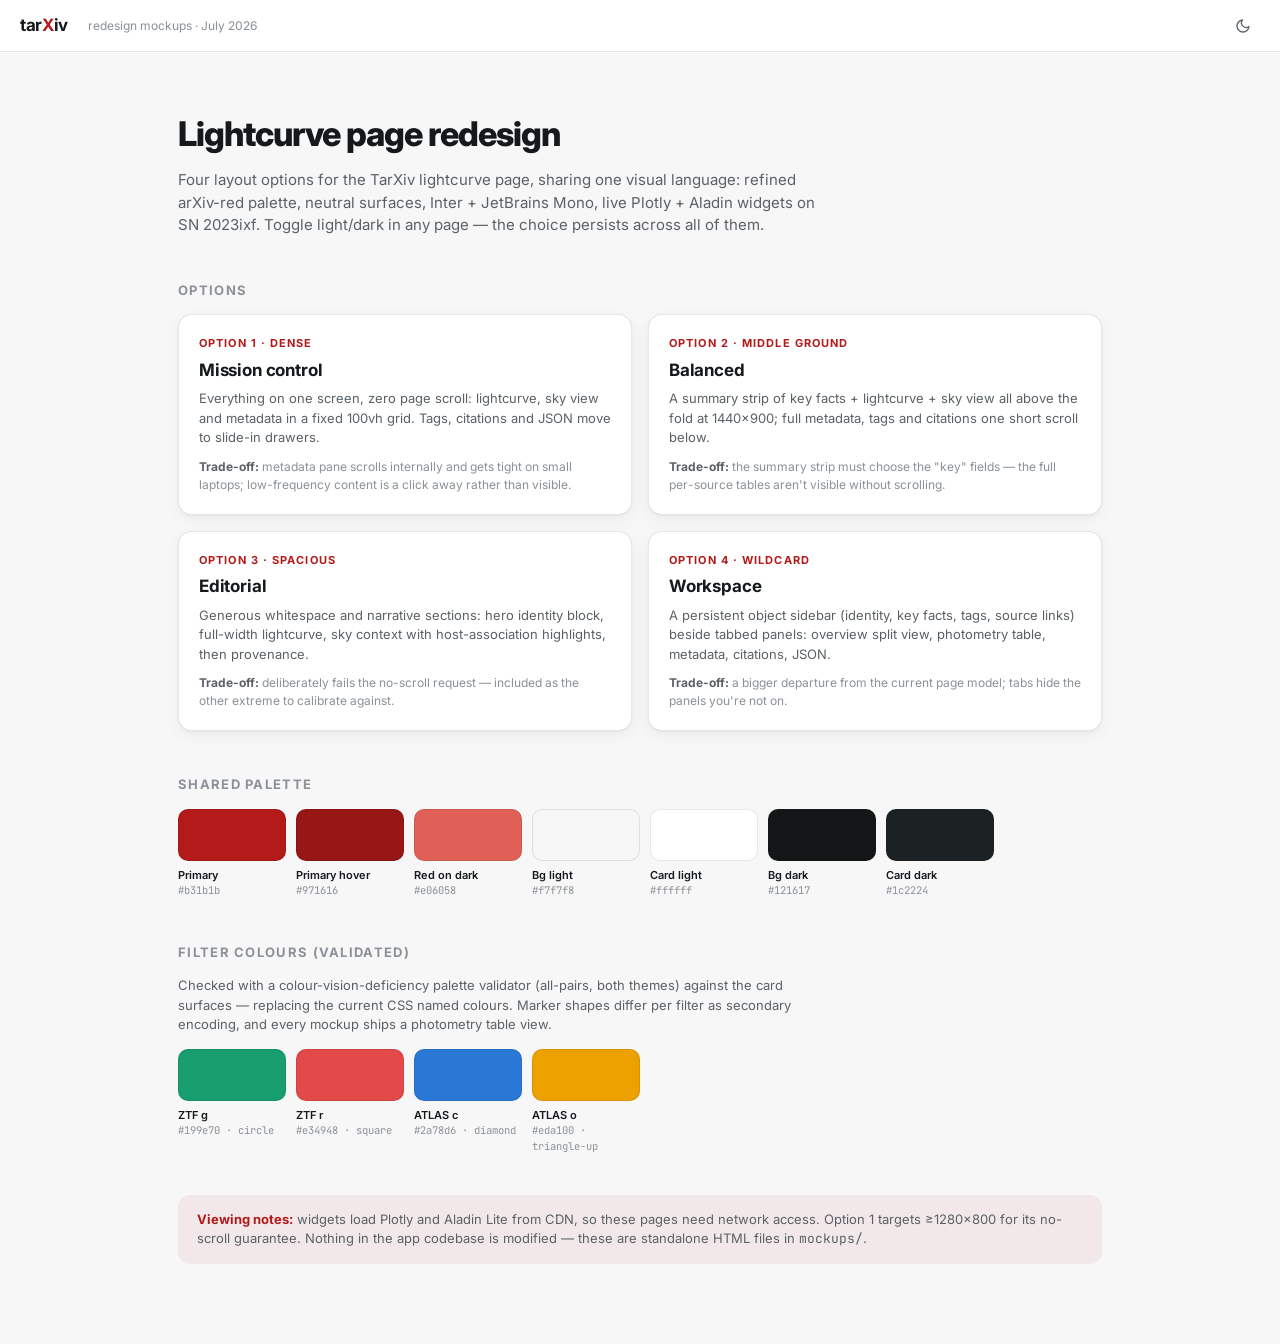
==== mockups/index.html @ 3b4e2198 "feat: Supplementary docs and mockups for redesign" ====
<!DOCTYPE html>
<html lang="en" data-theme="light">
<head>
<meta charset="utf-8">
<meta name="viewport" content="width=device-width, initial-scale=1">
<title>TarXiv redesign mockups</title>
<link rel="preconnect" href="https://fonts.googleapis.com">
<link href="https://fonts.googleapis.com/css2?family=Inter:wght@400;500;600;700;800&family=JetBrains+Mono:wght@400;600&display=swap" rel="stylesheet">
<link rel="stylesheet" href="shared.css">
<script>
  try { document.documentElement.dataset.theme = localStorage.getItem("tarxiv-mock-theme") || "light"; } catch (e) {}
</script>
<style>
  .container { max-width: 980px; margin: 0 auto; padding: 56px 28px 80px; }
  h1 { font-size: 34px; font-weight: 800; letter-spacing: -0.03em; }
  .lede { color: var(--ink-2); font-size: 15px; margin-top: 10px; max-width: 640px; }

  h2 { font-size: 13px; font-weight: 700; letter-spacing: 0.1em; text-transform: uppercase;
       color: var(--ink-3); margin: 44px 0 14px; }

  .options { display: grid; grid-template-columns: 1fr 1fr; gap: 16px; }
  .option {
    display: block; padding: 20px; color: inherit;
    transition: border-color 0.15s, transform 0.15s;
  }
  .option:hover { text-decoration: none; border-color: var(--primary-ink); transform: translateY(-1px); }
  .option .num {
    font-size: 11px; font-weight: 700; letter-spacing: 0.1em; text-transform: uppercase;
    color: var(--primary-ink); margin-bottom: 6px;
  }
  .option h3 { font-size: 17px; font-weight: 700; letter-spacing: -0.01em; }
  .option p { color: var(--ink-2); font-size: 13px; margin-top: 6px; }
  .option .trade { margin-top: 10px; font-size: 12px; color: var(--ink-3); }
  .option .trade b { color: var(--ink-2); }

  .swatches { display: flex; gap: 10px; flex-wrap: wrap; }
  .swatch-tile { width: 108px; }
  .swatch-tile .sq {
    height: 52px; border-radius: 10px; border: 1px solid var(--border);
  }
  .swatch-tile .name { font-size: 11px; font-weight: 600; margin-top: 6px; }
  .swatch-tile .hex { font-size: 10.5px; color: var(--ink-3); }

  .note {
    margin-top: 40px; padding: 14px 18px; font-size: 13px; color: var(--ink-2);
    background: var(--primary-soft); border: 1px solid transparent; border-radius: 12px;
  }
  .note b { color: var(--primary-ink); }
  @media (max-width: 760px) { .options { grid-template-columns: 1fr; } }
</style>
</head>
<body>

<header class="topbar">
  <a class="wordmark" href="index.html">tar<span class="x">X</span>iv</a>
  <span class="faint small">redesign mockups · July 2026</span>
  <div class="spacer"></div>
  <button class="icon-btn" onclick="toggleTheme()" title="Toggle theme" id="theme-btn"></button>
</header>

<div class="container">
  <h1>Lightcurve page redesign</h1>
  <p class="lede">Four layout options for the TarXiv lightcurve page, sharing one visual
  language: refined arXiv-red palette, neutral surfaces, Inter + JetBrains Mono, live
  Plotly + Aladin widgets on SN 2023ixf. Toggle light/dark in any page — the choice
  persists across all of them.</p>

  <h2>Options</h2>
  <div class="options">
    <a class="card option" href="mockup-1-dense.html">
      <div class="num">Option 1 · Dense</div>
      <h3>Mission control</h3>
      <p>Everything on one screen, zero page scroll: lightcurve, sky view and metadata in a
         fixed 100vh grid. Tags, citations and JSON move to slide-in drawers.</p>
      <div class="trade"><b>Trade-off:</b> metadata pane scrolls internally and gets tight on
         small laptops; low-frequency content is a click away rather than visible.</div>
    </a>

    <a class="card option" href="mockup-2-balanced.html">
      <div class="num">Option 2 · Middle ground</div>
      <h3>Balanced</h3>
      <p>A summary strip of key facts + lightcurve + sky view all above the fold at 1440×900;
         full metadata, tags and citations one short scroll below.</p>
      <div class="trade"><b>Trade-off:</b> the summary strip must choose the "key" fields —
         the full per-source tables aren't visible without scrolling.</div>
    </a>

    <a class="card option" href="mockup-3-spacious.html">
      <div class="num">Option 3 · Spacious</div>
      <h3>Editorial</h3>
      <p>Generous whitespace and narrative sections: hero identity block, full-width
         lightcurve, sky context with host-association highlights, then provenance.</p>
      <div class="trade"><b>Trade-off:</b> deliberately fails the no-scroll request — included
         as the other extreme to calibrate against.</div>
    </a>

    <a class="card option" href="mockup-4-workspace.html">
      <div class="num">Option 4 · Wildcard</div>
      <h3>Workspace</h3>
      <p>A persistent object sidebar (identity, key facts, tags, source links) beside tabbed
         panels: overview split view, photometry table, metadata, citations, JSON.</p>
      <div class="trade"><b>Trade-off:</b> a bigger departure from the current page model;
         tabs hide the panels you're not on.</div>
    </a>
  </div>

  <h2>Shared palette</h2>
  <div class="swatches" id="brand-swatches"></div>

  <h2>Filter colours (validated)</h2>
  <p class="lede" style="margin:0 0 14px;font-size:13px">Checked with a colour-vision-deficiency
  palette validator (all-pairs, both themes) against the card surfaces — replacing the current CSS
  named colours. Marker shapes differ per filter as secondary encoding, and every mockup ships a
  photometry table view.</p>
  <div class="swatches" id="filter-swatches"></div>

  <div class="note"><b>Viewing notes:</b> widgets load Plotly and Aladin Lite from CDN, so these
  pages need network access. Option 1 targets ≥1280×800 for its no-scroll guarantee. Nothing in
  the app codebase is modified — these are standalone HTML files in <span class="mono">mockups/</span>.</div>
</div>

<script src="shared.js"></script>
<script>
  document.getElementById("theme-btn").innerHTML = ICONS.sun + ICONS.moon;

  const brand = [
    ["Primary", "#b31b1b"], ["Primary hover", "#971616"], ["Red on dark", "#e06058"],
    ["Bg light", "#f7f7f8"], ["Card light", "#ffffff"],
    ["Bg dark", "#121617"], ["Card dark", "#1c2224"],
  ];
  document.getElementById("brand-swatches").innerHTML = brand.map(([n, h]) =>
    `<div class="swatch-tile"><div class="sq" style="background:${h}"></div>
     <div class="name">${n}</div><div class="hex mono">${h}</div></div>`).join("");

  const renderFilters = () => {
    const t = currentTheme();
    document.getElementById("filter-swatches").innerHTML =
      Object.entries(FILTER_STYLE).map(([n, s]) =>
        `<div class="swatch-tile"><div class="sq" style="background:${s[t]}"></div>
         <div class="name">${n}</div><div class="hex mono">${s[t]} · ${s.symbol}</div></div>`).join("");
  };
  renderFilters();
  onThemeChange(renderFilters);
</script>
</body>
</html>
---- mockups/shared.css ----
/* ==========================================================================
   TarXiv redesign mockups — shared design tokens + components
   Palette: refined arXiv red (#b31b1b) + neutral surfaces, light & dark.
   Filter (chart) colours are defined in shared.js and validated with the
   dataviz palette validator against both card surfaces (see mockups/index.html).
   ========================================================================== */

:root[data-theme="light"] {
  color-scheme: light;
  --bg: #f7f7f8;
  --card: #ffffff;
  --card-2: #f2f2f4;          /* inset panels, code blocks   */
  --border: rgba(18, 22, 23, 0.10);
  --border-strong: rgba(18, 22, 23, 0.18);
  --ink: #15191b;
  --ink-2: #5a6166;
  --ink-3: #8b9196;
  --primary: #b31b1b;         /* arXiv red — brand           */
  --primary-hover: #971616;
  --primary-ink: #b31b1b;     /* red used AS text            */
  --primary-soft: rgba(179, 27, 27, 0.07);
  --primary-soft-2: rgba(179, 27, 27, 0.14);
  --grid: #ececef;            /* plot gridlines              */
  --axis: #c9ccd0;
  --shadow: 0 1px 2px rgba(18, 22, 23, 0.05), 0 4px 16px rgba(18, 22, 23, 0.05);
  --shadow-lg: 0 4px 12px rgba(18, 22, 23, 0.08), 0 12px 40px rgba(18, 22, 23, 0.10);
}

:root[data-theme="dark"] {
  color-scheme: dark;
  --bg: #121617;
  --card: #1c2224;
  --card-2: #242c2f;
  --border: rgba(255, 255, 255, 0.09);
  --border-strong: rgba(255, 255, 255, 0.16);
  --ink: #f2f4f5;
  --ink-2: #a9b2b7;
  --ink-3: #737d82;
  --primary: #b31b1b;
  --primary-hover: #cb2a2a;
  --primary-ink: #e06058;     /* red text needs a lighter step on dark */
  --primary-soft: rgba(224, 96, 88, 0.10);
  --primary-soft-2: rgba(224, 96, 88, 0.18);
  --grid: #262e31;
  --axis: #3d4649;
  --shadow: 0 1px 2px rgba(0, 0, 0, 0.25), 0 4px 16px rgba(0, 0, 0, 0.25);
  --shadow-lg: 0 4px 12px rgba(0, 0, 0, 0.35), 0 12px 40px rgba(0, 0, 0, 0.40);
}

* { box-sizing: border-box; margin: 0; padding: 0; }

html, body { height: 100%; }

body {
  font-family: "Inter", system-ui, -apple-system, "Segoe UI", sans-serif;
  background: var(--bg);
  color: var(--ink);
  font-size: 14px;
  line-height: 1.5;
  -webkit-font-smoothing: antialiased;
}

.mono { font-family: "JetBrains Mono", ui-monospace, SFMono-Regular, Menlo, monospace; }

a { color: var(--primary-ink); text-decoration: none; }
a:hover { text-decoration: underline; }

/* --------------------------------------------------------------- top bar */

.topbar {
  display: flex;
  align-items: center;
  gap: 20px;
  padding: 0 20px;
  height: 52px;
  background: var(--card);
  border-bottom: 1px solid var(--border);
  position: sticky;
  top: 0;
  z-index: 100;
}

.wordmark {
  font-weight: 700;
  font-size: 17px;
  letter-spacing: -0.02em;
  color: var(--ink);
  white-space: nowrap;
}
.wordmark .x { color: var(--primary-ink); }
.wordmark:hover { text-decoration: none; }

.topnav { display: flex; gap: 2px; }
.topnav a {
  color: var(--ink-2);
  font-weight: 500;
  font-size: 13px;
  padding: 6px 12px;
  border-radius: 8px;
}
.topnav a:hover { color: var(--ink); background: var(--card-2); text-decoration: none; }
.topnav a.active { color: var(--primary-ink); background: var(--primary-soft); }

.topbar .spacer { flex: 1; }

/* ------------------------------------------------------------- controls */

.search-box {
  display: flex;
  align-items: center;
  gap: 8px;
  background: var(--card-2);
  border: 1px solid var(--border);
  border-radius: 9px;
  padding: 0 10px;
  height: 34px;
  min-width: 220px;
  transition: border-color 0.15s;
}
.search-box:focus-within { border-color: var(--primary-ink); }
.search-box svg { flex-shrink: 0; color: var(--ink-3); }
.search-box input {
  border: none; outline: none; background: transparent;
  color: var(--ink); font: inherit; font-size: 13px; width: 100%;
}
.search-box input::placeholder { color: var(--ink-3); }
.search-box kbd {
  font-family: inherit; font-size: 10.5px; color: var(--ink-3);
  border: 1px solid var(--border-strong); border-radius: 4px;
  padding: 1px 5px; white-space: nowrap;
}

.btn {
  display: inline-flex; align-items: center; justify-content: center; gap: 7px;
  font: inherit; font-size: 13px; font-weight: 600;
  border-radius: 9px; border: 1px solid transparent;
  padding: 0 14px; height: 34px; cursor: pointer;
  transition: background 0.15s, border-color 0.15s, color 0.15s;
  color: var(--ink); background: transparent;
  white-space: nowrap;
}
.btn-primary { background: var(--primary); color: #fff; }
.btn-primary:hover { background: var(--primary-hover); }
.btn-outline { border-color: var(--border-strong); color: var(--ink-2); }
.btn-outline:hover { border-color: var(--ink-3); color: var(--ink); }
.btn-ghost { color: var(--ink-2); }
.btn-ghost:hover { background: var(--card-2); color: var(--ink); }
.btn-sm { height: 28px; padding: 0 10px; font-size: 12px; border-radius: 7px; }

.icon-btn {
  display: inline-flex; align-items: center; justify-content: center;
  width: 34px; height: 34px; border-radius: 9px;
  border: none; background: transparent; color: var(--ink-2); cursor: pointer;
}
.icon-btn:hover { background: var(--card-2); color: var(--ink); }
.icon-btn.sm { width: 26px; height: 26px; border-radius: 7px; }

/* theme toggle shows the icon of the mode it would switch TO */
:root[data-theme="light"] .icon-sun { display: none; }
:root[data-theme="dark"] .icon-moon { display: none; }

/* ----------------------------------------------------------------- cards */

.card {
  background: var(--card);
  border: 1px solid var(--border);
  border-radius: 14px;
  box-shadow: var(--shadow);
}

.card-head {
  display: flex; align-items: center; gap: 10px;
  padding: 12px 16px;
  border-bottom: 1px solid var(--border);
}
.card-head h2 {
  font-size: 13px; font-weight: 600; letter-spacing: 0.01em;
  color: var(--ink); display: flex; align-items: center; gap: 8px;
}
.card-head h2 svg { color: var(--ink-3); }
.card-head .spacer { flex: 1; }
.card-body { padding: 16px; }

/* ------------------------------------------------------------ chips etc. */

.chip {
  display: inline-flex; align-items: center; gap: 6px;
  font-size: 12px; font-weight: 600;
  padding: 3px 10px; border-radius: 999px;
  background: var(--card-2); color: var(--ink-2);
  border: 1px solid var(--border);
  white-space: nowrap;
}
.chip.brand { background: var(--primary-soft); color: var(--primary-ink); border-color: transparent; }
.chip .dot { width: 7px; height: 7px; border-radius: 50%; flex-shrink: 0; }
.chip .k { font-weight: 500; color: var(--ink-3); }

.badge-x {
  border: none; background: transparent; cursor: pointer; color: inherit;
  opacity: 0.6; font-size: 13px; line-height: 1; padding: 0 0 0 2px;
}
.badge-x:hover { opacity: 1; }

/* ------------------------------------------------------------- key facts */

.facts { display: grid; gap: 0; }
.fact {
  display: flex; justify-content: space-between; align-items: baseline; gap: 12px;
  padding: 7px 0; border-bottom: 1px solid var(--border);
}
.fact:last-child { border-bottom: none; }
.fact .k { color: var(--ink-3); font-size: 12px; font-weight: 500; flex-shrink: 0; }
.fact .v { color: var(--ink); font-size: 12.5px; font-weight: 500; text-align: right; overflow-wrap: anywhere; }

/* stat tiles (summary strip) */
.stat {
  display: flex; flex-direction: column; gap: 2px; min-width: 0;
}
.stat .k {
  font-size: 10.5px; font-weight: 600; letter-spacing: 0.07em;
  text-transform: uppercase; color: var(--ink-3);
}
.stat .v { font-size: 15px; font-weight: 600; color: var(--ink); white-space: nowrap; }
.stat .v .unit { font-size: 12px; color: var(--ink-2); font-weight: 500; }

/* ------------------------------------------------------------------ tabs */

.tabs { display: flex; gap: 2px; flex-wrap: wrap; }
.tabs button {
  font: inherit; font-size: 12.5px; font-weight: 600;
  color: var(--ink-2); background: transparent;
  border: none; border-radius: 8px; padding: 6px 12px; cursor: pointer;
}
.tabs button:hover { color: var(--ink); background: var(--card-2); }
.tabs button.active { color: var(--primary-ink); background: var(--primary-soft); }

.tabs.underline { gap: 0; border-bottom: 1px solid var(--border); flex-wrap: nowrap; }
.tabs.underline button {
  border-radius: 0; padding: 9px 14px;
  border-bottom: 2px solid transparent; margin-bottom: -1px;
}
.tabs.underline button:hover { background: transparent; }
.tabs.underline button.active {
  background: transparent; border-bottom-color: var(--primary-ink);
}

/* --------------------------------------------------------------- tables */

.meta-rows { width: 100%; border-collapse: collapse; font-size: 12.5px; }
.meta-rows td { padding: 6px 8px; border-bottom: 1px solid var(--border); vertical-align: top; }
.meta-rows tr:last-child td { border-bottom: none; }
.meta-rows td.k { color: var(--ink-3); font-weight: 500; width: 42%; }
.meta-rows td.v { color: var(--ink); font-weight: 500; }

.data-table { width: 100%; border-collapse: collapse; font-size: 12.5px; }
.data-table th {
  text-align: left; font-size: 10.5px; font-weight: 600; letter-spacing: 0.06em;
  text-transform: uppercase; color: var(--ink-3);
  padding: 8px 10px; border-bottom: 1px solid var(--border-strong);
  position: sticky; top: 0; background: var(--card);
}
.data-table td {
  padding: 6px 10px; border-bottom: 1px solid var(--border);
  color: var(--ink); font-variant-numeric: tabular-nums;
}
.data-table td .swatch {
  display: inline-block; width: 9px; height: 9px; border-radius: 3px;
  margin-right: 7px; vertical-align: 0;
}

/* ------------------------------------------------------------ code block */

.codeblock {
  background: var(--card-2);
  border: 1px solid var(--border);
  border-radius: 10px;
  padding: 12px 14px;
  font-family: "JetBrains Mono", ui-monospace, monospace;
  font-size: 11.5px;
  line-height: 1.55;
  color: var(--ink-2);
  overflow: auto;
  white-space: pre;
}

/* --------------------------------------------------------------- widgets */

.plot-host { width: 100%; height: 100%; min-height: 0; }

.aladin-host {
  width: 100%; height: 100%; min-height: 0;
  border-radius: 0 0 13px 13px; overflow: hidden;
  background: #0b0d10;                    /* sky is dark in both themes */
  position: relative;
}
.aladin-fallback {
  position: absolute; inset: 0; display: flex; flex-direction: column;
  align-items: center; justify-content: center; gap: 6px;
  color: #9aa5ad; font-size: 12.5px; text-align: center; padding: 20px;
}

/* segmented control (plot / table toggle) */
.seg {
  display: inline-flex; background: var(--card-2);
  border: 1px solid var(--border); border-radius: 8px; padding: 2px;
}
.seg button {
  font: inherit; font-size: 11.5px; font-weight: 600; color: var(--ink-2);
  background: transparent; border: none; border-radius: 6px;
  padding: 3px 10px; cursor: pointer;
}
.seg button.active { background: var(--card); color: var(--ink); box-shadow: var(--shadow); }

/* ------------------------------------------------------------- accordion */

details.accordion { border: 1px solid var(--border); border-radius: 12px; background: var(--card); }
details.accordion > summary {
  list-style: none; cursor: pointer; display: flex; align-items: center; gap: 8px;
  padding: 12px 16px; font-size: 13px; font-weight: 600; color: var(--ink-2);
}
details.accordion > summary::-webkit-details-marker { display: none; }
details.accordion > summary .chev { transition: transform 0.15s; color: var(--ink-3); }
details.accordion[open] > summary .chev { transform: rotate(90deg); }
details.accordion .accordion-body { padding: 0 16px 16px; }

/* --------------------------------------------------------------- drawer */

.drawer-backdrop {
  position: fixed; inset: 0; background: rgba(10, 12, 13, 0.45);
  opacity: 0; pointer-events: none; transition: opacity 0.2s; z-index: 200;
}
.drawer {
  position: fixed; top: 0; right: 0; bottom: 0; width: min(440px, 92vw);
  background: var(--card); border-left: 1px solid var(--border);
  box-shadow: var(--shadow-lg);
  transform: translateX(100%); transition: transform 0.22s ease; z-index: 201;
  display: flex; flex-direction: column;
}
.drawer.open { transform: translateX(0); }
.drawer-backdrop.open { opacity: 1; pointer-events: auto; }
.drawer-head {
  display: flex; align-items: center; gap: 10px;
  padding: 14px 18px; border-bottom: 1px solid var(--border);
  font-weight: 600; font-size: 14px;
}
.drawer-body { padding: 18px; overflow: auto; flex: 1; }

/* -------------------------------------------------------------- helpers */

.scroll-y { overflow-y: auto; min-height: 0; }
.muted { color: var(--ink-2); }
.faint { color: var(--ink-3); }
.small { font-size: 12px; }

.copy-wrap { display: inline-flex; align-items: center; gap: 6px; }

::-webkit-scrollbar { width: 10px; height: 10px; }
::-webkit-scrollbar-thumb { background: var(--border-strong); border-radius: 5px; border: 2px solid transparent; background-clip: content-box; }
::-webkit-scrollbar-track { background: transparent; }
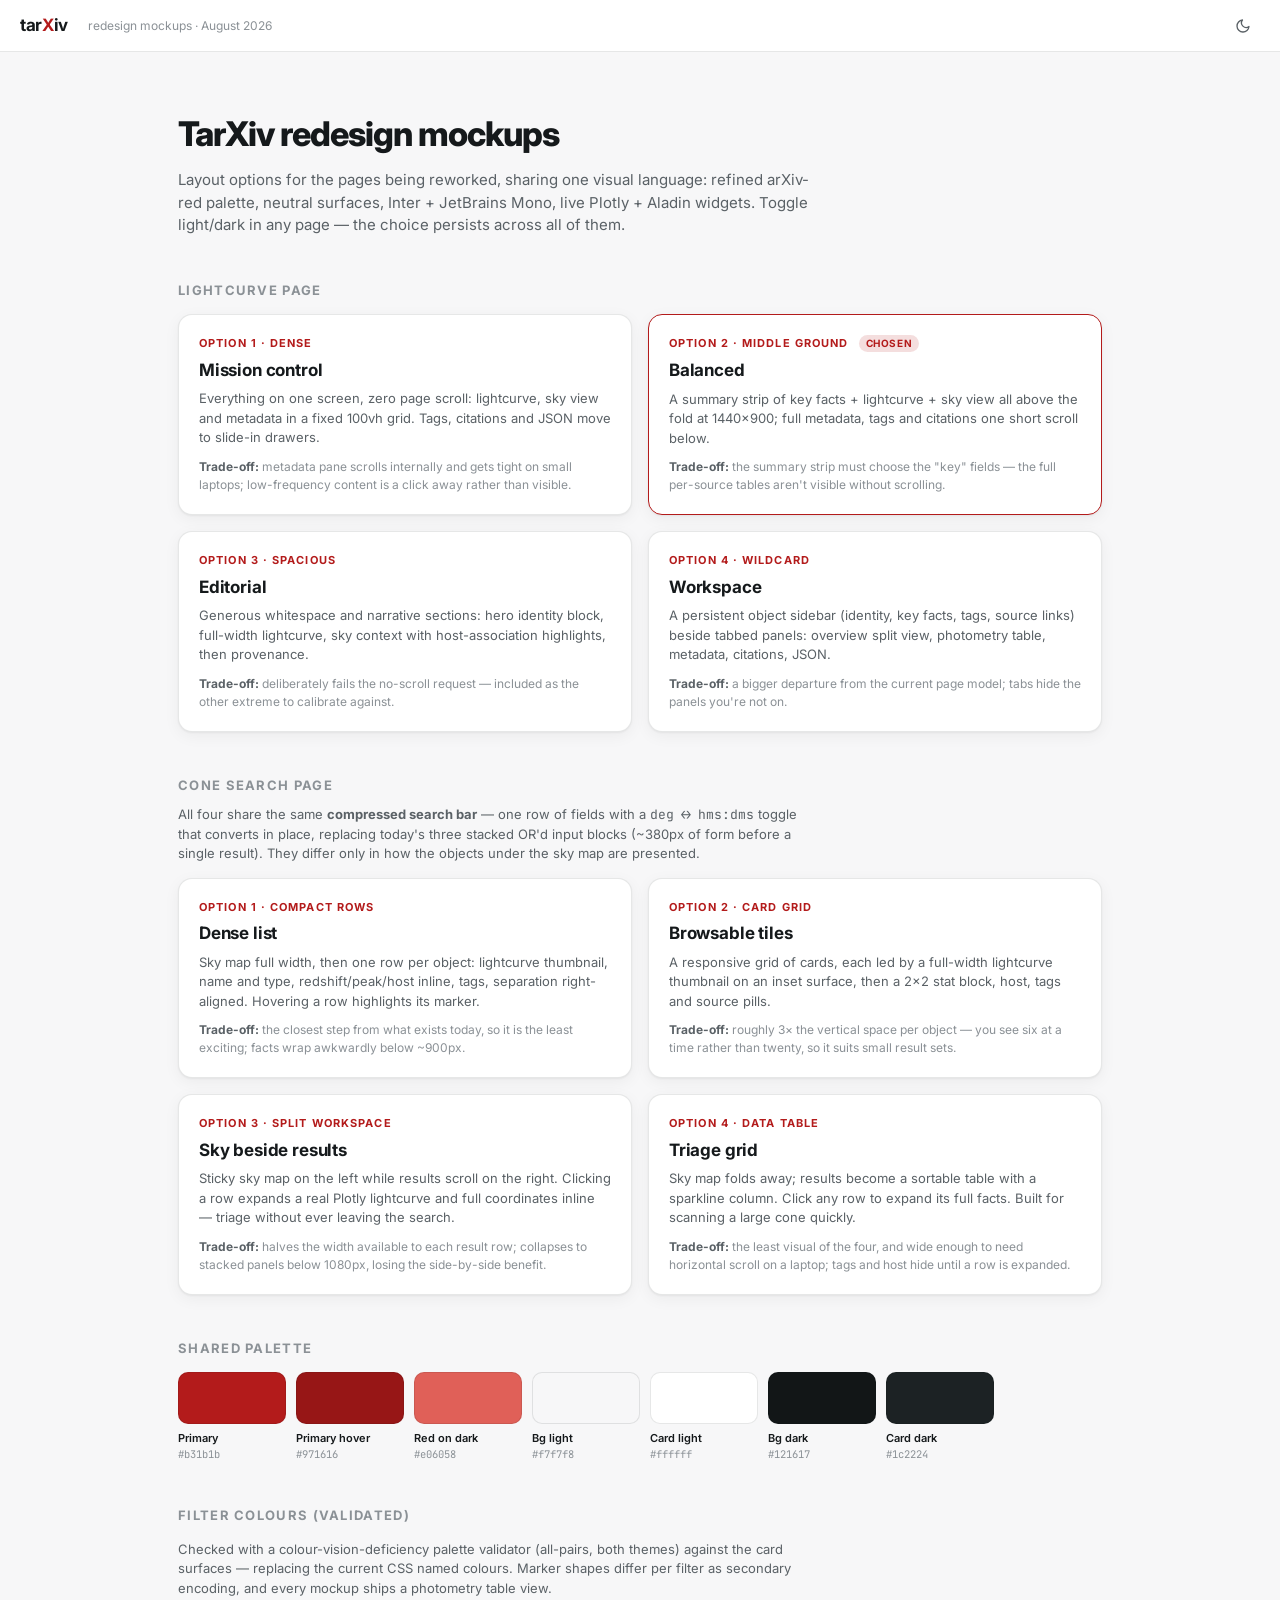
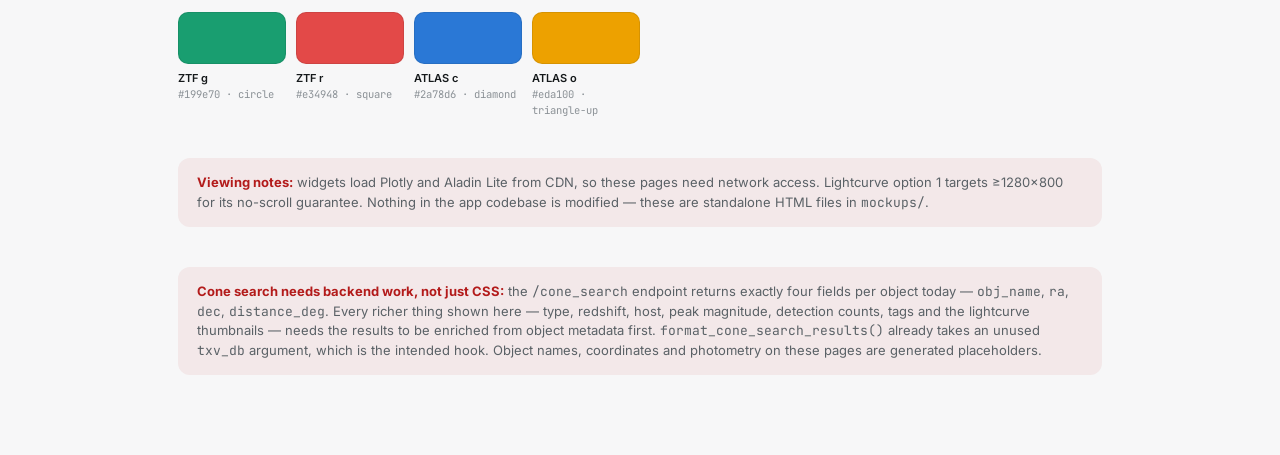
==== commit c5aa7bf1: "feat: Add mockups for rejig of cone search page" ====
--- a/mockups/index.html
+++ b/mockups/index.html
@@ -33,6 +33,13 @@
   .option .trade { margin-top: 10px; font-size: 12px; color: var(--ink-3); }
   .option .trade b { color: var(--ink-2); }
 
+  .option.chosen { border-color: var(--primary-ink); }
+  .pick {
+    display: inline-block; margin-left: 6px; padding: 1px 7px; border-radius: 999px;
+    background: var(--primary-soft-2); color: var(--primary-ink);
+    font-size: 10px; letter-spacing: 0.06em;
+  }
+
   .swatches { display: flex; gap: 10px; flex-wrap: wrap; }
   .swatch-tile { width: 108px; }
   .swatch-tile .sq {
@@ -53,19 +60,18 @@
 
 <header class="topbar">
   <a class="wordmark" href="index.html">tar<span class="x">X</span>iv</a>
-  <span class="faint small">redesign mockups · July 2026</span>
+  <span class="faint small">redesign mockups · August 2026</span>
   <div class="spacer"></div>
   <button class="icon-btn" onclick="toggleTheme()" title="Toggle theme" id="theme-btn"></button>
 </header>
 
 <div class="container">
-  <h1>Lightcurve page redesign</h1>
-  <p class="lede">Four layout options for the TarXiv lightcurve page, sharing one visual
-  language: refined arXiv-red palette, neutral surfaces, Inter + JetBrains Mono, live
-  Plotly + Aladin widgets on SN 2023ixf. Toggle light/dark in any page — the choice
-  persists across all of them.</p>
-
-  <h2>Options</h2>
+  <h1>TarXiv redesign mockups</h1>
+  <p class="lede">Layout options for the pages being reworked, sharing one visual language:
+  refined arXiv-red palette, neutral surfaces, Inter + JetBrains Mono, live Plotly + Aladin
+  widgets. Toggle light/dark in any page — the choice persists across all of them.</p>
+
+  <h2>Lightcurve page</h2>
   <div class="options">
     <a class="card option" href="mockup-1-dense.html">
       <div class="num">Option 1 · Dense</div>
@@ -76,8 +82,8 @@
          small laptops; low-frequency content is a click away rather than visible.</div>
     </a>
 
-    <a class="card option" href="mockup-2-balanced.html">
-      <div class="num">Option 2 · Middle ground</div>
+    <a class="card option chosen" href="mockup-2-balanced.html">
+      <div class="num">Option 2 · Middle ground <span class="pick">chosen</span></div>
       <h3>Balanced</h3>
       <p>A summary strip of key facts + lightcurve + sky view all above the fold at 1440×900;
          full metadata, tags and citations one short scroll below.</p>
@@ -104,6 +110,52 @@
     </a>
   </div>
 
+  <h2>Cone search page</h2>
+  <p class="lede" style="margin:-4px 0 14px;font-size:13px">All four share the same
+  <b>compressed search bar</b> — one row of fields with a <span class="mono">deg ↔ hms:dms</span>
+  toggle that converts in place, replacing today's three stacked OR'd input blocks (~380px of
+  form before a single result). They differ only in how the objects under the sky map are
+  presented.</p>
+  <div class="options">
+    <a class="card option" href="cone-1-rows.html">
+      <div class="num">Option 1 · Compact rows</div>
+      <h3>Dense list</h3>
+      <p>Sky map full width, then one row per object: lightcurve thumbnail, name and type,
+         redshift/peak/host inline, tags, separation right-aligned. Hovering a row highlights
+         its marker.</p>
+      <div class="trade"><b>Trade-off:</b> the closest step from what exists today, so it is the
+         least exciting; facts wrap awkwardly below ~900px.</div>
+    </a>
+
+    <a class="card option" href="cone-2-grid.html">
+      <div class="num">Option 2 · Card grid</div>
+      <h3>Browsable tiles</h3>
+      <p>A responsive grid of cards, each led by a full-width lightcurve thumbnail on an inset
+         surface, then a 2×2 stat block, host, tags and source pills.</p>
+      <div class="trade"><b>Trade-off:</b> roughly 3× the vertical space per object — you see six
+         at a time rather than twenty, so it suits small result sets.</div>
+    </a>
+
+    <a class="card option" href="cone-3-split.html">
+      <div class="num">Option 3 · Split workspace</div>
+      <h3>Sky beside results</h3>
+      <p>Sticky sky map on the left while results scroll on the right. Clicking a row expands a
+         real Plotly lightcurve and full coordinates inline — triage without ever leaving the
+         search.</p>
+      <div class="trade"><b>Trade-off:</b> halves the width available to each result row; collapses
+         to stacked panels below 1080px, losing the side-by-side benefit.</div>
+    </a>
+
+    <a class="card option" href="cone-4-table.html">
+      <div class="num">Option 4 · Data table</div>
+      <h3>Triage grid</h3>
+      <p>Sky map folds away; results become a sortable table with a sparkline column. Click any
+         row to expand its full facts. Built for scanning a large cone quickly.</p>
+      <div class="trade"><b>Trade-off:</b> the least visual of the four, and wide enough to need
+         horizontal scroll on a laptop; tags and host hide until a row is expanded.</div>
+    </a>
+  </div>
+
   <h2>Shared palette</h2>
   <div class="swatches" id="brand-swatches"></div>
 
@@ -115,8 +167,18 @@
   <div class="swatches" id="filter-swatches"></div>
 
   <div class="note"><b>Viewing notes:</b> widgets load Plotly and Aladin Lite from CDN, so these
-  pages need network access. Option 1 targets ≥1280×800 for its no-scroll guarantee. Nothing in
-  the app codebase is modified — these are standalone HTML files in <span class="mono">mockups/</span>.</div>
+  pages need network access. Lightcurve option 1 targets ≥1280×800 for its no-scroll guarantee.
+  Nothing in the app codebase is modified — these are standalone HTML files in
+  <span class="mono">mockups/</span>.</div>
+
+  <div class="note"><b>Cone search needs backend work, not just CSS:</b> the
+  <span class="mono">/cone_search</span> endpoint returns exactly four fields per object today —
+  <span class="mono">obj_name</span>, <span class="mono">ra</span>, <span class="mono">dec</span>,
+  <span class="mono">distance_deg</span>. Every richer thing shown here — type, redshift, host,
+  peak magnitude, detection counts, tags and the lightcurve thumbnails — needs the results to be
+  enriched from object metadata first. <span class="mono">format_cone_search_results()</span>
+  already takes an unused <span class="mono">txv_db</span> argument, which is the intended hook.
+  Object names, coordinates and photometry on these pages are generated placeholders.</div>
 </div>
 
 <script src="shared.js"></script>
--- a/mockups/shared.css
+++ b/mockups/shared.css
@@ -357,3 +357,88 @@
 ::-webkit-scrollbar { width: 10px; height: 10px; }
 ::-webkit-scrollbar-thumb { background: var(--border-strong); border-radius: 5px; border: 2px solid transparent; background-clip: content-box; }
 ::-webkit-scrollbar-track { background: transparent; }
+
+/* ==========================================================================
+   Cone search — shared by cone-1..4
+   ========================================================================== */
+
+/* ------------------------------------------------------- compressed bar */
+
+.cone-bar { padding: 12px 16px 13px; }
+
+.cone-bar-top { display: flex; align-items: center; gap: 10px; margin-bottom: 10px; }
+.cone-bar-top .spacer { flex: 1; }
+.cone-bar-title {
+  display: inline-flex; align-items: center; gap: 8px;
+  font-size: 13px; font-weight: 600; color: var(--ink);
+}
+.cone-bar-title svg { color: var(--ink-3); }
+
+.cone-bar-fields { display: flex; align-items: flex-end; gap: 10px; flex-wrap: wrap; }
+.cone-bar-fields .spacer { flex: 1; }
+
+.cone-field { display: flex; flex-direction: column; gap: 3px; position: relative; }
+.cone-field .lab {
+  font-size: 10.5px; font-weight: 600; letter-spacing: 0.07em;
+  text-transform: uppercase; color: var(--ink-3);
+}
+.cone-field input {
+  font: inherit; font-size: 13px; font-weight: 500;
+  height: 34px; padding: 0 10px;
+  color: var(--ink); background: var(--card);
+  border: 1px solid var(--border-strong); border-radius: 9px;
+  outline: none; transition: border-color 0.15s, box-shadow 0.15s;
+}
+.cone-field input:focus { border-color: var(--primary); box-shadow: 0 0 0 3px var(--primary-soft); }
+.cone-field.ra input { width: 168px; }
+.cone-field.dec input { width: 168px; }
+.cone-field.rad input { width: 92px; padding-right: 22px; }
+.cone-field .unit {
+  position: absolute; right: 9px; bottom: 8px;
+  font-style: normal; font-size: 12px; color: var(--ink-3); pointer-events: none;
+}
+.cone-hint { align-self: center; }
+
+.cone-summary { font-size: 13px; color: var(--ink-2); padding: 2px 2px 0; }
+.cone-summary b { color: var(--ink); font-weight: 700; }
+
+/* --------------------------------------------------------- result pieces */
+
+.spark { display: block; }
+
+.band-chip {
+  display: inline-flex; align-items: center; gap: 4px;
+  font-size: 10.5px; font-weight: 600; color: var(--ink-2);
+  font-family: "JetBrains Mono", ui-monospace, monospace;
+}
+.band-chip i { width: 7px; height: 7px; border-radius: 2px; display: block; }
+.band-chips { display: flex; gap: 7px; }
+
+.obj-name {
+  font-size: 14.5px; font-weight: 700; letter-spacing: -0.01em; color: var(--ink);
+}
+.obj-name:hover { color: var(--primary-ink); }
+.alias { font-size: 11px; color: var(--ink-3); margin-left: 7px; }
+
+.type-chip { font-size: 11px; padding: 2px 8px; }
+.tag-chip { font-size: 11px; padding: 2px 8px; border-style: solid; border-width: 1px; }
+
+.src-pill {
+  font-size: 10px; font-weight: 600; letter-spacing: 0.03em;
+  color: var(--ink-3); background: var(--card-2);
+  border-radius: 4px; padding: 1px 5px;
+}
+.src-pills { display: flex; gap: 4px; flex-wrap: wrap; }
+
+.sep-val {
+  font-size: 13px; font-weight: 700; color: var(--ink);
+  font-variant-numeric: tabular-nums;
+}
+.sep-lab { font-size: 10px; font-weight: 600; letter-spacing: 0.07em;
+  text-transform: uppercase; color: var(--ink-3); }
+
+/* inline k/v pairs used across the row and card layouts */
+.kv { display: flex; align-items: baseline; gap: 5px; font-size: 12px; white-space: nowrap; }
+.kv .k { color: var(--ink-3); }
+.kv .v { color: var(--ink); font-weight: 600; font-variant-numeric: tabular-nums; }
+.kv-row { display: flex; gap: 14px; flex-wrap: wrap; }
